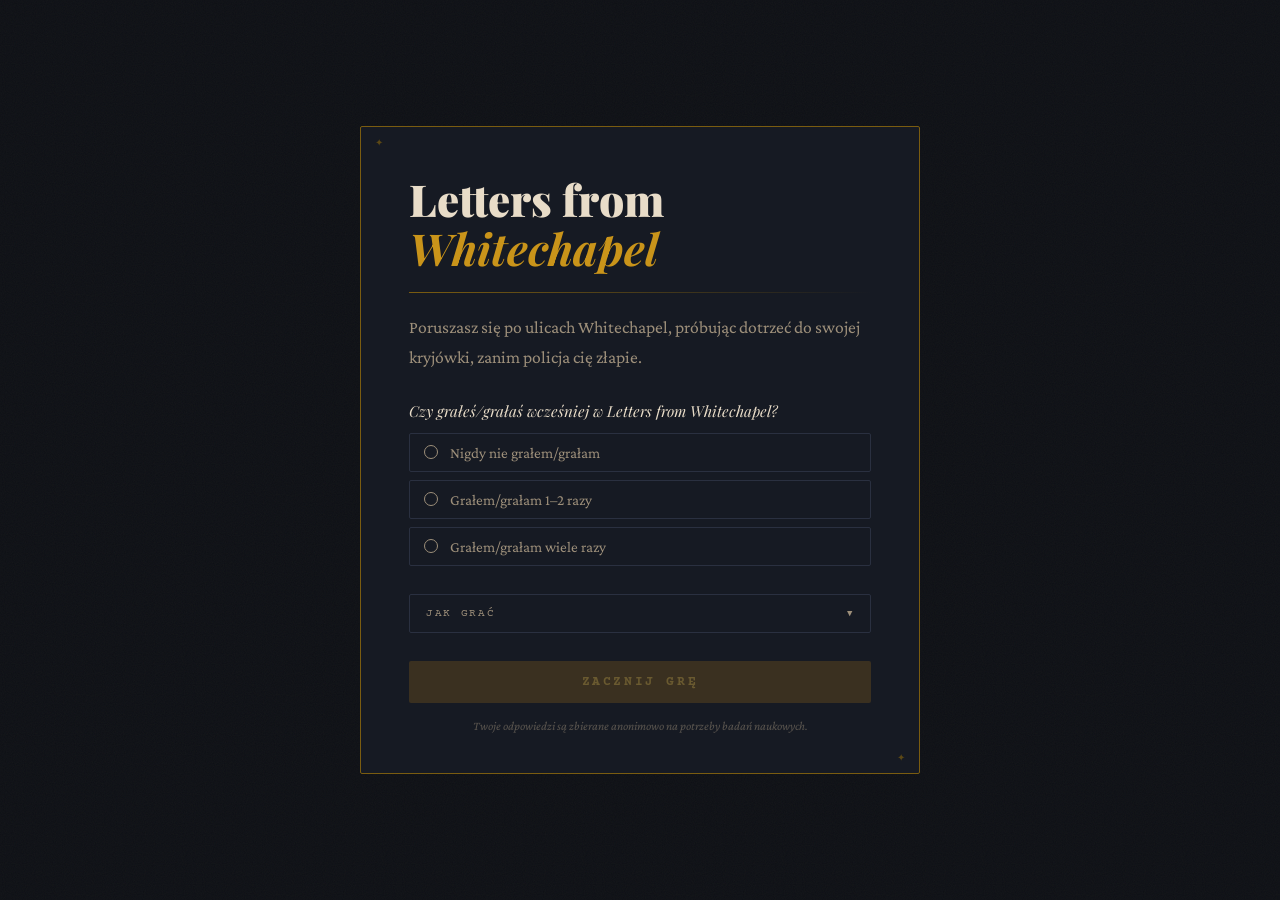
==== frontend_participant/index.html @ d05f38e2 "fix: 1-based display on frontend; chore: translate participants ui to polish" ====
<!DOCTYPE html>
<html lang="pl">
<head>
  <meta charset="UTF-8">
  <meta name="viewport" content="width=device-width, initial-scale=1">
  <title>Letters from Whitechapel</title>
  <link rel="preconnect" href="https://fonts.googleapis.com">
  <link rel="preconnect" href="https://fonts.gstatic.com" crossorigin>
  <link href="https://fonts.googleapis.com/css2?family=Playfair+Display:ital,wght@0,700;0,900;1,400;1,700&family=Crimson+Pro:ital,wght@0,400;0,600;1,400&family=Courier+Prime:wght@400;700&display=swap" rel="stylesheet">
  <link rel="stylesheet" href="colors.css">
  <style>
    :root {
      --ink: #0d0f14;
      --surface: #161a23;
      --surface-hi: #1e2433;
      --border: #2a3040;
      --border-brass: #7a5c10;
      --brass: #c9941a;
      --brass-bright: #e8a820;
      --text: #e8dcc8;
      --text-muted: #9d8f7a;
    }

    *, *::before, *::after { box-sizing: border-box; margin: 0; padding: 0; }

    body {
      min-height: 100vh;
      background: var(--ink);
      background-image:
        url("data:image/svg+xml,%3Csvg xmlns='http://www.w3.org/2000/svg' width='200' height='200'%3E%3Cfilter id='n'%3E%3CfeTurbulence type='fractalNoise' baseFrequency='0.9' numOctaves='4' stitchTiles='stitch'/%3E%3C/filter%3E%3Crect width='200' height='200' filter='url(%23n)' opacity='0.04'/%3E%3C/svg%3E");
      display: flex;
      align-items: center;
      justify-content: center;
      padding: 40px 16px;
      font-family: 'Crimson Pro', Georgia, serif;
      color: var(--text);
    }

    .card {
      width: 100%;
      max-width: 560px;
      background: var(--surface);
      border: 1px solid var(--border-brass);
      border-radius: 2px;
      padding: 48px 48px 40px;
      position: relative;
    }

    .card::before, .card::after {
      content: '✦';
      position: absolute;
      color: var(--border-brass);
      font-size: 10px;
      opacity: 0.7;
    }
    .card::before { top: 10px; left: 14px; }
    .card::after  { bottom: 10px; right: 14px; }

    .eyebrow {
      font-family: 'Courier Prime', monospace;
      font-size: 10px;
      letter-spacing: 0.25em;
      text-transform: uppercase;
      color: var(--brass);
      margin-bottom: 12px;
    }

    h1 {
      font-family: 'Playfair Display', Georgia, serif;
      font-size: clamp(2rem, 6vw, 2.75rem);
      font-weight: 900;
      line-height: 1.1;
      color: var(--text);
      margin-bottom: 6px;
    }

    h1 em {
      font-style: italic;
      font-weight: 700;
      color: var(--brass);
    }

    .rule {
      width: 100%;
      height: 1px;
      background: linear-gradient(to right, var(--border-brass), transparent);
      margin: 20px 0;
    }

    .description {
      font-size: 1.1rem;
      line-height: 1.7;
      color: var(--text-muted);
      margin-bottom: 28px;
    }

    .question-label {
      font-family: 'Playfair Display', Georgia, serif;
      font-size: 0.95rem;
      font-style: italic;
      color: var(--text);
      margin-bottom: 12px;
      display: block;
    }

    .radio-group {
      display: flex;
      flex-direction: column;
      gap: 8px;
      margin-bottom: 28px;
    }

    .radio-option {
      display: flex;
      align-items: center;
      gap: 12px;
      padding: 10px 14px;
      border: 1px solid var(--border);
      border-radius: 2px;
      cursor: pointer;
      transition: border-color 0.15s, background 0.15s;
    }
    .radio-option:hover { border-color: var(--border-brass); background: var(--surface-hi); }
    .radio-option:has(input:checked) { border-color: var(--brass); background: rgba(201,148,26,0.08); }

    .radio-option input[type="radio"] {
      appearance: none;
      width: 14px;
      height: 14px;
      border: 1.5px solid var(--text-muted);
      border-radius: 50%;
      flex-shrink: 0;
      position: relative;
      cursor: pointer;
      transition: border-color 0.15s;
    }
    .radio-option input[type="radio"]:checked { border-color: var(--brass); }
    .radio-option input[type="radio"]:checked::after {
      content: '';
      position: absolute;
      top: 50%; left: 50%;
      transform: translate(-50%, -50%);
      width: 6px; height: 6px;
      border-radius: 50%;
      background: var(--brass);
    }

    .radio-option span { font-size: 0.95rem; color: var(--text-muted); }
    .radio-option:has(input:checked) span { color: var(--text); }

    details.tutorial {
      border: 1px solid var(--border);
      border-radius: 2px;
      margin-bottom: 28px;
      overflow: hidden;
    }

    details.tutorial summary {
      padding: 12px 16px;
      font-family: 'Courier Prime', monospace;
      font-size: 11px;
      letter-spacing: 0.15em;
      text-transform: uppercase;
      color: var(--text-muted);
      cursor: pointer;
      list-style: none;
      display: flex;
      align-items: center;
      justify-content: space-between;
      user-select: none;
    }
    details.tutorial summary::after { content: '▼'; font-size: 9px; }
    details.tutorial[open] summary::after { content: '▲'; }
    details.tutorial summary::-webkit-details-marker { display: none; }

    .tutorial-body {
      padding: 16px;
      border-top: 1px solid var(--border);
      display: flex;
      flex-direction: column;
      gap: 14px;
    }

    .tutorial-step { display: flex; gap: 14px; align-items: flex-start; }

    .step-num {
      font-family: 'Courier Prime', monospace;
      font-size: 11px;
      font-weight: 700;
      color: var(--brass);
      background: rgba(201,148,26,0.1);
      border: 1px solid var(--border-brass);
      width: 22px;
      height: 22px;
      border-radius: 50%;
      display: flex;
      align-items: center;
      justify-content: center;
      flex-shrink: 0;
      margin-top: 2px;
    }

    .step-text { font-size: 0.9rem; line-height: 1.6; color: var(--text-muted); }
    .step-text strong { color: var(--text); font-weight: 600; }

    .start-btn {
      width: 100%;
      padding: 14px 24px;
      background: var(--brass);
      border: none;
      border-radius: 2px;
      color: var(--ink);
      font-family: 'Courier Prime', monospace;
      font-size: 13px;
      font-weight: 700;
      letter-spacing: 0.2em;
      text-transform: uppercase;
      cursor: pointer;
      transition: background 0.15s, transform 0.1s;
    }
    .start-btn:hover { background: var(--brass-bright); }
    .start-btn:active { transform: scale(0.99); }
    .start-btn:disabled { background: #3a3020; color: #6a5a30; cursor: default; }

    .footnote {
      margin-top: 16px;
      font-size: 0.78rem;
      color: var(--text-muted);
      opacity: 0.5;
      text-align: center;
      font-style: italic;
    }

    @media (max-width: 480px) {
      .card { padding: 32px 24px 28px; }
    }
  </style>
</head>
<body>
  <div class="card">
    <h1>Letters from <em>Whitechapel</em></h1>
    <div class="rule"></div>

    <p class="description">
      Poruszasz się po ulicach Whitechapel, próbując dotrzeć do swojej kryjówki,
      zanim policja cię złapie.
    </p>

    <label class="question-label">Czy grałeś/grałaś wcześniej w Letters from Whitechapel?</label>
    <div class="radio-group">
      <label class="radio-option">
        <input type="radio" name="gaming_habit" value="never_played"> <span>Nigdy nie grałem/grałam</span>
      </label>
      <label class="radio-option">
        <input type="radio" name="gaming_habit" value="played_few"> <span>Grałem/grałam 1–2 razy</span>
      </label>
      <label class="radio-option">
        <input type="radio" name="gaming_habit" value="played_many"> <span>Grałem/grałam wiele razy</span>
      </label>
    </div>

    <details class="tutorial">
      <summary>Jak grać</summary>
      <div class="tutorial-body">
        <div class="tutorial-step">
          <span class="step-num">1</span>
          <p class="step-text"><strong>Cel gry:</strong> Przesuń Kubę Rozpruwacza z pozycji startowej do jego <strong style="color:var(--color-hideout)">kryjówki (różowe kółko)</strong> przed upływem limitu rund. Kliknij dowolne <strong style="color:var(--color-legal)">pomarańczowe pole</strong>, żeby się tam przesunąć — twoja pozycja jest zaznaczona na <strong style="color:var(--color-jack)">zielono</strong>. <strong style="color:var(--color-zone-stroke)">Fioletowa strefa</strong> na planszy pokazuje przybliżony obszar, w którym znajduje się kryjówka.</p>
        </div>
        <div class="tutorial-step">
          <span class="step-num">2</span>
          <p class="step-text"><strong>Dwa rodzaje pól:</strong> Duże okręgi to <em>pola Kuby Rozpruwacza</em> — między nimi się poruszasz. Małe kwadraty to <em>pola policji</em> — skrzyżowania, na których stoją i działają policjanci. Każda uliczka między dwoma polami Kuby Rozpruwacza przechodzi przez jedno lub więcej pól policji.</p>
        </div>
        <div class="tutorial-step">
          <span class="step-num">3</span>
          <p class="step-text"><strong>Tura policji:</strong> Po twoim ruchu każdy policjant porusza się maksymalnie o 2 kroki wzdłuż sieci policyjnej, a następnie wybiera jedną akcję. <strong>Poszukiwanie</strong> — policjant sprawdza wszystkie sąsiednie pola Kuby Rozpruwacza i porównuje je z trasą, którą przeszedłeś/przeszłaś w tej grze; pola, na których byłeś/byłaś, zostają trwale zaznaczone na <strong style="color:var(--color-visited)">niebiesko</strong>. <strong>Aresztowanie</strong> — policjant próbuje cię zatrzymać na tych samych sąsiednich polach. Jeśli tam jesteś, policja wygrywa. Wszyscy policjanci natychmiast dzielą się odkryciami.</p>
        </div>
        <div class="tutorial-step" style="flex-direction:column;gap:6px;">
          <p class="step-text" style="font-family:'Courier Prime',monospace;font-size:10px;letter-spacing:0.15em;text-transform:uppercase;color:var(--brass);margin-bottom:4px;">Ważne szczegóły</p>
          <p class="step-text">• Policjanci <strong>nie blokują twojego ruchu</strong> — możesz przejść każdą uliczką niezależnie od tego, gdzie stoją.</p>
          <p class="step-text">• Podczas aresztowania policjant atakuje <strong>wszystkie sąsiednie pola Kuby Rozpruwacza jednocześnie</strong>, nie tylko jedno.</p>
          <p class="step-text">• Nieudane aresztowanie lub poszukiwanie bez wyniku też daje policji informację — wiedzą, że w tym momencie cię tam nie było.</p>
          <p class="step-text">• <strong style="color:var(--color-zone-stroke)">Fioletowa strefa</strong> na planszy oznacza przybliżony obszar, w którym leży twoja kryjówka — policja zna tę strefę od początku gry.</p>
        </div>
      </div>
    </details>

    <button class="start-btn" id="start-btn" disabled>Zacznij grę</button>
    <p class="footnote">Twoje odpowiedzi są zbierane anonimowo na potrzeby badań naukowych.</p>
  </div>

  <script src="api.js"></script>
  <script>
    // Enable start button only after an experience level is selected
    document.querySelectorAll('input[name="gaming_habit"]').forEach(r =>
      r.addEventListener('change', () => {
        document.getElementById('start-btn').disabled = false;
      })
    );

    document.getElementById('start-btn').addEventListener('click', async () => {
      const btn = document.getElementById('start-btn');
      btn.disabled = true;
      btn.textContent = 'Ładowanie…';

      const checked = document.querySelector('input[name="gaming_habit"]:checked');
      const gamingHabit = checked ? checked.value : 'unknown';

      try {
        const course = await fetchCourse();
        const firstMap = course[0];
        const state = await newGame(firstMap.name, gamingHabit);

        sessionStorage.setItem('course', JSON.stringify(course));
        sessionStorage.setItem('course_index', '0');
        sessionStorage.setItem('gaming_habit', gamingHabit);
        sessionStorage.setItem('game_id', state.game_id);

        window.location.href = 'game.html';
      } catch (e) {
        btn.disabled = false;
        btn.textContent = 'Zacznij grę';
        alert('Nie można połączyć się z serwerem. Spróbuj ponownie.');
      }
    });
  </script>
</body>
</html>
---- frontend_participant/colors.css ----
:root {
  --color-jack:         #22c55e;
  --color-hideout:      #f43f5e;
  --color-legal:        #f97316;
  --color-visited:      #60a5fa;
  --color-cop:          #ef4444;
  --color-cop-stroke:   #ff6659;
  --color-zone:         rgba(168, 85, 247, 0.45);
  --color-zone-stroke:  #7c3aed;
}
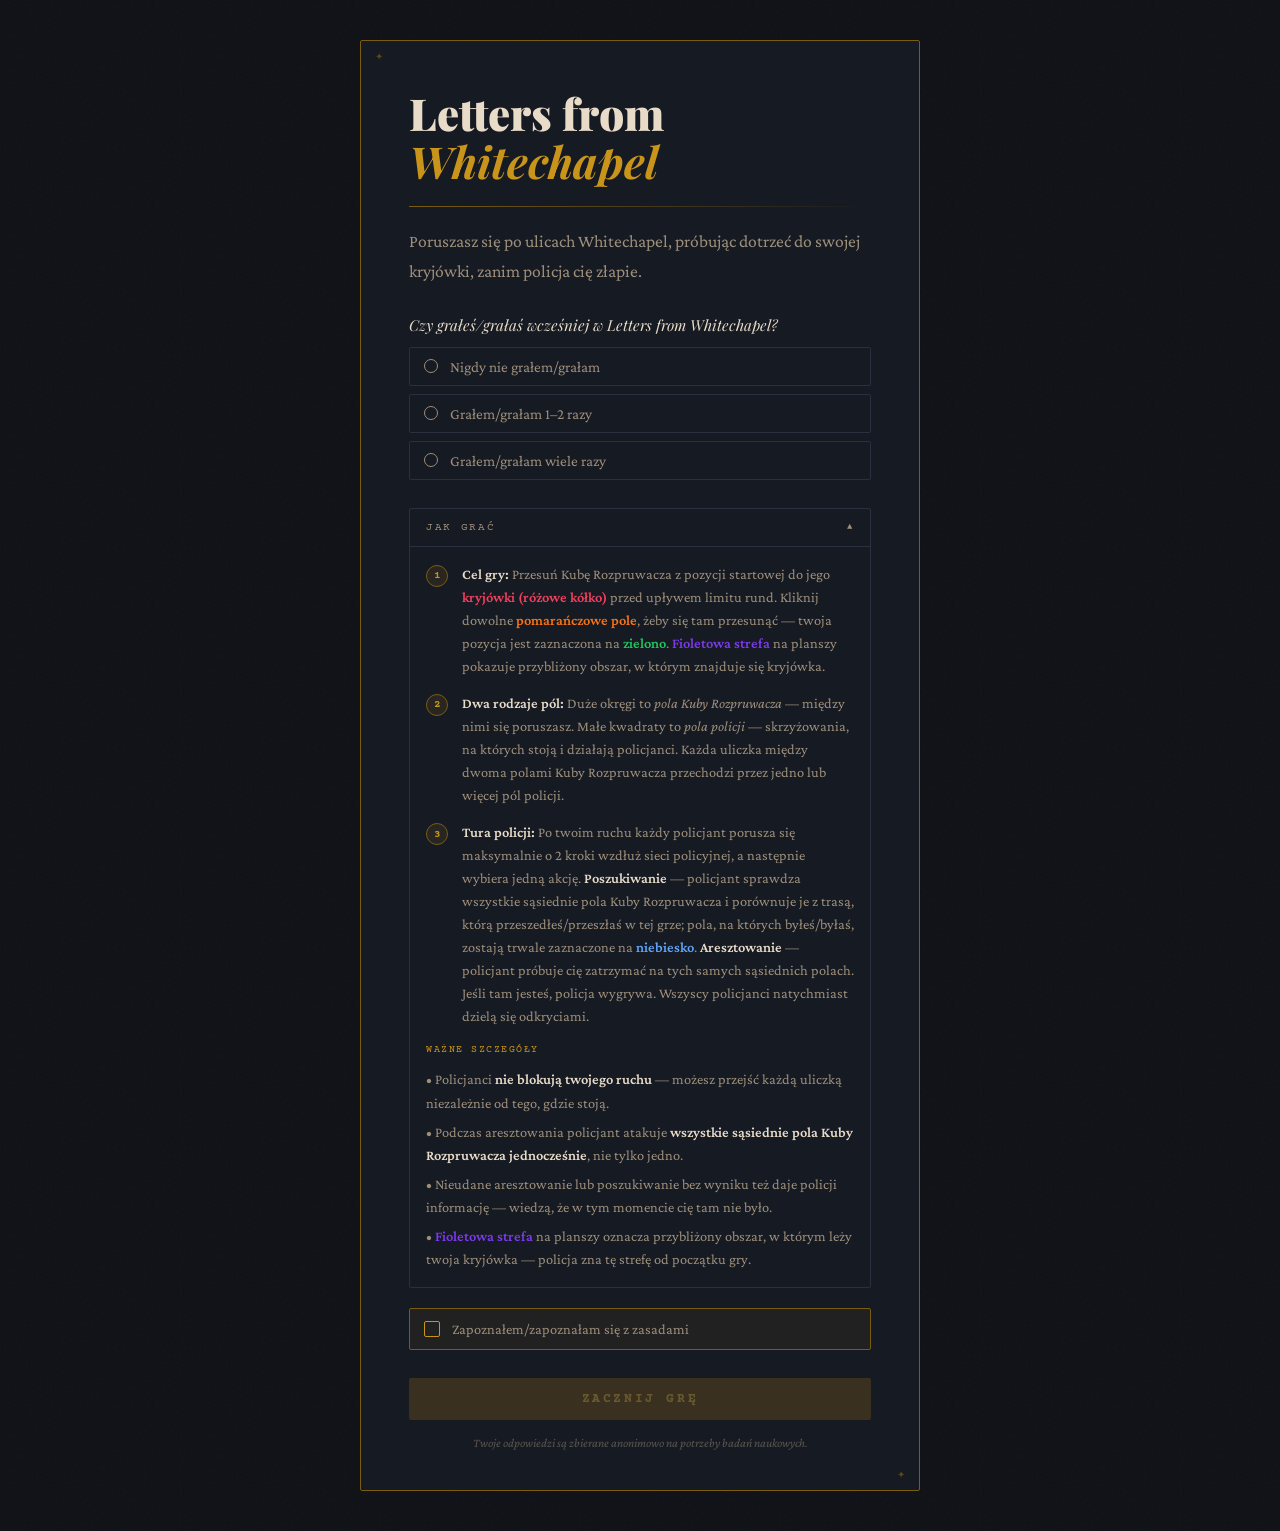
==== commit 2a5733cd: "feat: more explicit tutorial" ====
--- a/frontend_participant/index.html
+++ b/frontend_participant/index.html
@@ -151,7 +151,7 @@
     details.tutorial {
       border: 1px solid var(--border);
       border-radius: 2px;
-      margin-bottom: 28px;
+      margin-bottom: 20px;
       overflow: hidden;
     }
 
@@ -180,6 +180,44 @@
       flex-direction: column;
       gap: 14px;
     }
+
+    .rules-confirm {
+      display: flex;
+      align-items: center;
+      gap: 12px;
+      padding: 12px 14px;
+      border: 1px solid var(--border-brass);
+      border-radius: 2px;
+      background: rgba(201,148,26,0.06);
+      margin-bottom: 28px;
+      cursor: pointer;
+    }
+    .rules-confirm input[type="checkbox"] {
+      appearance: none;
+      width: 16px;
+      height: 16px;
+      border: 1.5px solid var(--brass);
+      border-radius: 2px;
+      flex-shrink: 0;
+      position: relative;
+      cursor: pointer;
+      transition: background 0.15s;
+    }
+    .rules-confirm input[type="checkbox"]:checked { background: var(--brass); }
+    .rules-confirm input[type="checkbox"]:checked::after {
+      content: '✓';
+      position: absolute;
+      top: 50%; left: 50%;
+      transform: translate(-50%, -50%);
+      font-size: 11px;
+      color: var(--ink);
+      line-height: 1;
+    }
+    .rules-confirm span {
+      font-size: 0.9rem;
+      color: var(--text-muted);
+    }
+    .rules-confirm:has(input:checked) span { color: var(--text); }
 
     .tutorial-step { display: flex; gap: 14px; align-items: flex-start; }
 
@@ -259,7 +297,7 @@
       </label>
     </div>
 
-    <details class="tutorial">
+    <details class="tutorial" open>
       <summary>Jak grać</summary>
       <div class="tutorial-body">
         <div class="tutorial-step">
@@ -284,18 +322,27 @@
       </div>
     </details>
 
+    <label class="rules-confirm">
+      <input type="checkbox" id="rules-confirmed">
+      <span>Zapoznałem/zapoznałam się z zasadami</span>
+    </label>
+
     <button class="start-btn" id="start-btn" disabled>Zacznij grę</button>
     <p class="footnote">Twoje odpowiedzi są zbierane anonimowo na potrzeby badań naukowych.</p>
   </div>
 
   <script src="api.js"></script>
   <script>
-    // Enable start button only after an experience level is selected
+    function updateStartBtn() {
+      const habitSelected = !!document.querySelector('input[name="gaming_habit"]:checked');
+      const rulesConfirmed = document.getElementById('rules-confirmed').checked;
+      document.getElementById('start-btn').disabled = !(habitSelected && rulesConfirmed);
+    }
+
     document.querySelectorAll('input[name="gaming_habit"]').forEach(r =>
-      r.addEventListener('change', () => {
-        document.getElementById('start-btn').disabled = false;
-      })
+      r.addEventListener('change', updateStartBtn)
     );
+    document.getElementById('rules-confirmed').addEventListener('change', updateStartBtn);
 
     document.getElementById('start-btn').addEventListener('click', async () => {
       const btn = document.getElementById('start-btn');
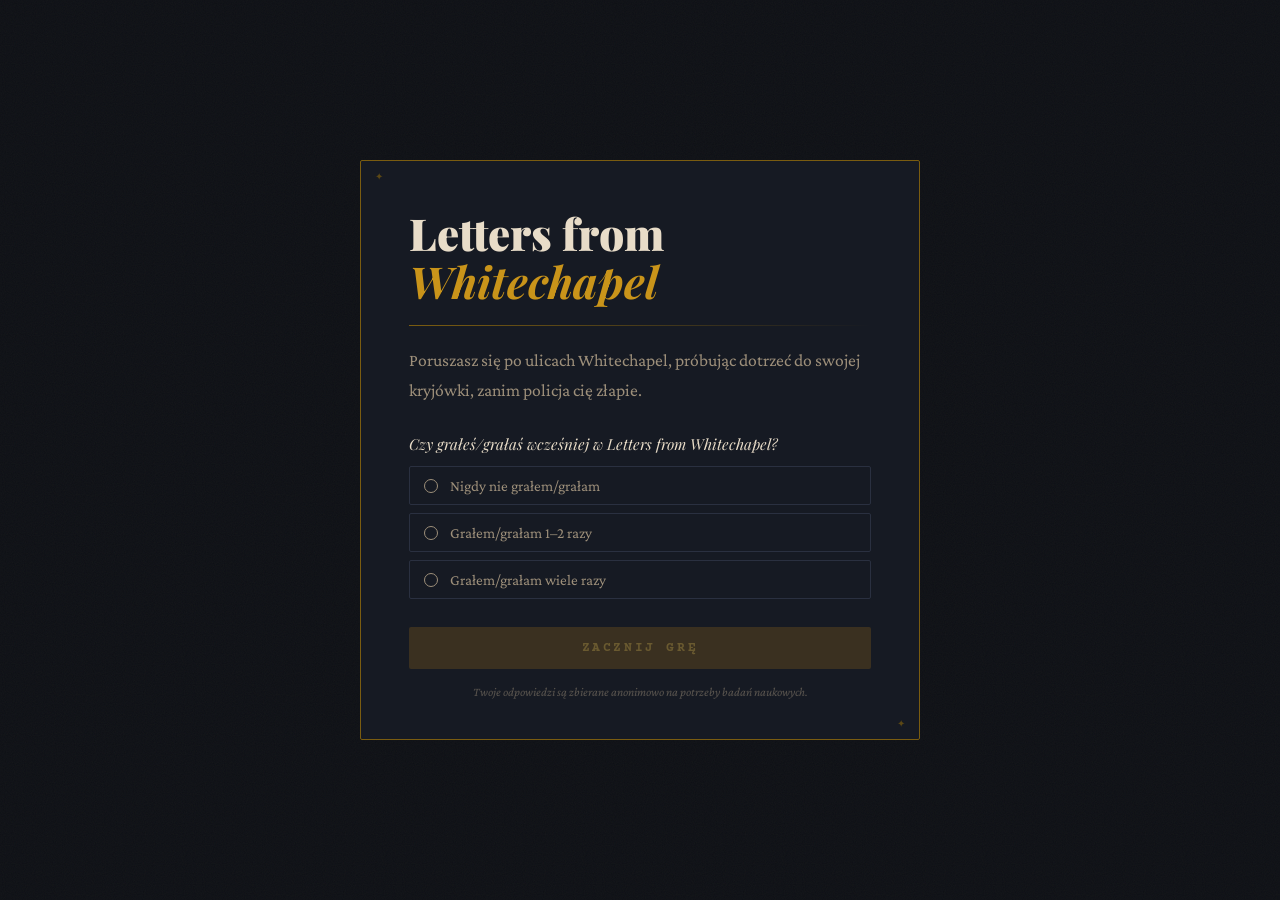
==== commit ef223116: "feat: upgrade the tutorial" ====
--- a/frontend_participant/index.html
+++ b/frontend_participant/index.html
@@ -56,15 +56,6 @@
     .card::before { top: 10px; left: 14px; }
     .card::after  { bottom: 10px; right: 14px; }
 
-    .eyebrow {
-      font-family: 'Courier Prime', monospace;
-      font-size: 10px;
-      letter-spacing: 0.25em;
-      text-transform: uppercase;
-      color: var(--brass);
-      margin-bottom: 12px;
-    }
-
     h1 {
       font-family: 'Playfair Display', Georgia, serif;
       font-size: clamp(2rem, 6vw, 2.75rem);
@@ -148,99 +139,6 @@
     .radio-option span { font-size: 0.95rem; color: var(--text-muted); }
     .radio-option:has(input:checked) span { color: var(--text); }
 
-    details.tutorial {
-      border: 1px solid var(--border);
-      border-radius: 2px;
-      margin-bottom: 20px;
-      overflow: hidden;
-    }
-
-    details.tutorial summary {
-      padding: 12px 16px;
-      font-family: 'Courier Prime', monospace;
-      font-size: 11px;
-      letter-spacing: 0.15em;
-      text-transform: uppercase;
-      color: var(--text-muted);
-      cursor: pointer;
-      list-style: none;
-      display: flex;
-      align-items: center;
-      justify-content: space-between;
-      user-select: none;
-    }
-    details.tutorial summary::after { content: '▼'; font-size: 9px; }
-    details.tutorial[open] summary::after { content: '▲'; }
-    details.tutorial summary::-webkit-details-marker { display: none; }
-
-    .tutorial-body {
-      padding: 16px;
-      border-top: 1px solid var(--border);
-      display: flex;
-      flex-direction: column;
-      gap: 14px;
-    }
-
-    .rules-confirm {
-      display: flex;
-      align-items: center;
-      gap: 12px;
-      padding: 12px 14px;
-      border: 1px solid var(--border-brass);
-      border-radius: 2px;
-      background: rgba(201,148,26,0.06);
-      margin-bottom: 28px;
-      cursor: pointer;
-    }
-    .rules-confirm input[type="checkbox"] {
-      appearance: none;
-      width: 16px;
-      height: 16px;
-      border: 1.5px solid var(--brass);
-      border-radius: 2px;
-      flex-shrink: 0;
-      position: relative;
-      cursor: pointer;
-      transition: background 0.15s;
-    }
-    .rules-confirm input[type="checkbox"]:checked { background: var(--brass); }
-    .rules-confirm input[type="checkbox"]:checked::after {
-      content: '✓';
-      position: absolute;
-      top: 50%; left: 50%;
-      transform: translate(-50%, -50%);
-      font-size: 11px;
-      color: var(--ink);
-      line-height: 1;
-    }
-    .rules-confirm span {
-      font-size: 0.9rem;
-      color: var(--text-muted);
-    }
-    .rules-confirm:has(input:checked) span { color: var(--text); }
-
-    .tutorial-step { display: flex; gap: 14px; align-items: flex-start; }
-
-    .step-num {
-      font-family: 'Courier Prime', monospace;
-      font-size: 11px;
-      font-weight: 700;
-      color: var(--brass);
-      background: rgba(201,148,26,0.1);
-      border: 1px solid var(--border-brass);
-      width: 22px;
-      height: 22px;
-      border-radius: 50%;
-      display: flex;
-      align-items: center;
-      justify-content: center;
-      flex-shrink: 0;
-      margin-top: 2px;
-    }
-
-    .step-text { font-size: 0.9rem; line-height: 1.6; color: var(--text-muted); }
-    .step-text strong { color: var(--text); font-weight: 600; }
-
     .start-btn {
       width: 100%;
       padding: 14px 24px;
@@ -272,9 +170,207 @@
     @media (max-width: 480px) {
       .card { padding: 32px 24px 28px; }
     }
+
+    /* ── Tutorial overlay ────────────────────────────────── */
+    #tutorial-overlay {
+      position: fixed;
+      inset: 0;
+      background: rgba(8, 10, 15, 0.93);
+      display: flex;
+      align-items: center;
+      justify-content: center;
+      z-index: 200;
+      padding: 20px 16px;
+    }
+    #tutorial-overlay.hidden { display: none; }
+
+    #tutorial-card {
+      width: min(660px, 96vw);
+      max-height: 95vh;
+      overflow-y: auto;
+      background: var(--surface);
+      border: 1px solid var(--border-brass);
+      border-radius: 2px;
+      padding: 36px 44px 32px;
+      position: relative;
+      display: flex;
+      flex-direction: column;
+    }
+    #tutorial-card::before { content: '✦'; position: absolute; top: 10px; left: 14px; color: var(--border-brass); font-size: 10px; opacity: 0.7; }
+    #tutorial-card::after  { content: '✦'; position: absolute; bottom: 10px; right: 14px; color: var(--border-brass); font-size: 10px; opacity: 0.7; }
+
+    #tut-close {
+      position: absolute;
+      top: 12px;
+      right: 16px;
+      background: none;
+      border: none;
+      color: var(--text-muted);
+      font-size: 22px;
+      line-height: 1;
+      cursor: pointer;
+      padding: 2px 6px;
+      border-radius: 2px;
+      transition: color 0.15s;
+    }
+    #tut-close:hover { color: var(--text); }
+
+    .tut-eyebrow {
+      font-family: 'Courier Prime', monospace;
+      font-size: 10px;
+      letter-spacing: 0.25em;
+      text-transform: uppercase;
+      color: var(--brass);
+      margin-bottom: 6px;
+    }
+
+    #tut-title {
+      font-family: 'Playfair Display', Georgia, serif;
+      font-size: 1.55rem;
+      font-weight: 900;
+      color: var(--text);
+      margin-bottom: 18px;
+      line-height: 1.2;
+    }
+
+    #tut-visual {
+      height: 190px;
+      display: flex;
+      align-items: center;
+      justify-content: center;
+      margin-bottom: 18px;
+      background: var(--surface-hi);
+      border-radius: 2px;
+      border: 1px solid var(--border);
+      overflow: hidden;
+      flex-shrink: 0;
+    }
+
+    #tut-text {
+      font-size: 0.97rem;
+      line-height: 1.75;
+      color: var(--text-muted);
+      margin-bottom: 22px;
+    }
+    #tut-text strong { color: var(--text); font-weight: 600; }
+    #tut-text em { font-style: italic; }
+    #tut-text .c-jack    { color: #22c55e; font-weight: 600; }
+    #tut-text .c-legal   { color: #f97316; font-weight: 600; }
+    #tut-text .c-visited { color: #60a5fa; font-weight: 600; }
+    #tut-text .c-cop     { color: #ef4444; font-weight: 600; }
+    #tut-text .c-hideout { color: #f43f5e; font-weight: 600; }
+    #tut-text .c-zone    { color: #a855f7; font-weight: 600; }
+
+    .tut-footer {
+      display: flex;
+      align-items: center;
+      justify-content: space-between;
+      gap: 16px;
+      flex-wrap: wrap;
+    }
+
+    #tut-dots {
+      flex: 1;
+      display: flex;
+      gap: 4px;
+      align-items: center;
+    }
+
+    .tut-segment {
+      flex: 1;
+      height: 5px;
+      border-radius: 3px;
+      background: var(--border);
+      transition: background 0.25s, box-shadow 0.25s;
+    }
+    .tut-segment.active { background: var(--brass-bright); box-shadow: 0 0 6px rgba(201,148,26,0.45); }
+    .tut-segment.done   { background: var(--brass); }
+
+    .tut-btns { display: flex; gap: 10px; }
+
+    .tut-btn {
+      padding: 10px 20px;
+      border-radius: 2px;
+      font-family: 'Courier Prime', monospace;
+      font-size: 12px;
+      font-weight: 700;
+      letter-spacing: 0.15em;
+      text-transform: uppercase;
+      cursor: pointer;
+      transition: background 0.15s, border-color 0.15s, color 0.15s, opacity 0.15s;
+    }
+    .tut-btn.secondary {
+      background: transparent;
+      border: 1px solid var(--border);
+      color: var(--text-muted);
+    }
+    .tut-btn.secondary:hover:not(:disabled) { border-color: var(--border-brass); color: var(--text); }
+    .tut-btn.secondary:disabled { opacity: 0.3; cursor: default; }
+    .tut-btn.primary { background: var(--brass); border: none; color: var(--ink); }
+    .tut-btn.primary:hover:not(:disabled) { background: var(--brass-bright); }
+    .tut-btn.primary:disabled { background: #3a3020; color: #6a5a30; cursor: default; }
+
+    /* ── Sidebar mock (slide 7) ─────────────────────────── */
+    .tut-sidebar-mock {
+      width: 100%;
+      height: 100%;
+      display: flex;
+      flex-direction: column;
+      gap: 5px;
+      padding: 10px 14px;
+      font-family: 'Courier Prime', monospace;
+      overflow: hidden;
+    }
+    .tut-mock-round {
+      text-align: center;
+      padding: 4px 0 6px;
+      border-bottom: 1px solid var(--border);
+      margin-bottom: 2px;
+    }
+    .tut-mock-round .label { font-size: 9px; letter-spacing: 0.2em; text-transform: uppercase; color: var(--text-muted); }
+    .tut-mock-round .counter { font-size: 1.5rem; font-weight: 700; color: var(--text); line-height: 1.1; }
+    .tut-mock-round .sep   { color: var(--border-brass); font-weight: 400; }
+    .tut-mock-round .lim   { font-size: 1rem; color: var(--text-muted); }
+    .tut-mock-section-label {
+      font-size: 9px;
+      letter-spacing: 0.15em;
+      text-transform: uppercase;
+      color: var(--text-muted);
+      margin-bottom: 2px;
+    }
+    .tut-cop-event {
+      font-size: 0.75rem;
+      line-height: 1.45;
+      color: var(--text-muted);
+      padding: 4px 8px;
+      background: var(--surface);
+      border-radius: 2px;
+      border-left: 2px solid var(--border);
+    }
+    .tut-cop-event.searching { border-left-color: #60a5fa; }
+    .tut-cop-event.arresting { border-left-color: #ef4444; }
+    .tut-cop-name { font-weight: 700; }
   </style>
 </head>
 <body>
+
+  <div id="tutorial-overlay" class="hidden">
+    <div id="tutorial-card">
+      <button id="tut-close" type="button" title="Zamknij">×</button>
+      <div class="tut-eyebrow">Samouczek &nbsp;<span id="tut-counter">1 / 8</span></div>
+      <h2 id="tut-title"></h2>
+      <div id="tut-visual"></div>
+      <p id="tut-text"></p>
+      <div class="tut-footer">
+        <div id="tut-dots"></div>
+        <div class="tut-btns">
+          <button class="tut-btn secondary" id="tut-prev">← Wstecz</button>
+          <button class="tut-btn primary" id="tut-next">Dalej →</button>
+        </div>
+      </div>
+    </div>
+  </div>
+
   <div class="card">
     <h1>Letters from <em>Whitechapel</em></h1>
     <div class="rule"></div>
@@ -297,57 +393,241 @@
       </label>
     </div>
 
-    <details class="tutorial" open>
-      <summary>Jak grać</summary>
-      <div class="tutorial-body">
-        <div class="tutorial-step">
-          <span class="step-num">1</span>
-          <p class="step-text"><strong>Cel gry:</strong> Przesuń Kubę Rozpruwacza z pozycji startowej do jego <strong style="color:var(--color-hideout)">kryjówki (różowe kółko)</strong> przed upływem limitu rund. Kliknij dowolne <strong style="color:var(--color-legal)">pomarańczowe pole</strong>, żeby się tam przesunąć — twoja pozycja jest zaznaczona na <strong style="color:var(--color-jack)">zielono</strong>. <strong style="color:var(--color-zone-stroke)">Fioletowa strefa</strong> na planszy pokazuje przybliżony obszar, w którym znajduje się kryjówka.</p>
-        </div>
-        <div class="tutorial-step">
-          <span class="step-num">2</span>
-          <p class="step-text"><strong>Dwa rodzaje pól:</strong> Duże okręgi to <em>pola Kuby Rozpruwacza</em> — między nimi się poruszasz. Małe kwadraty to <em>pola policji</em> — skrzyżowania, na których stoją i działają policjanci. Każda uliczka między dwoma polami Kuby Rozpruwacza przechodzi przez jedno lub więcej pól policji.</p>
-        </div>
-        <div class="tutorial-step">
-          <span class="step-num">3</span>
-          <p class="step-text"><strong>Tura policji:</strong> Po twoim ruchu każdy policjant porusza się maksymalnie o 2 kroki wzdłuż sieci policyjnej, a następnie wybiera jedną akcję. <strong>Poszukiwanie</strong> — policjant sprawdza wszystkie sąsiednie pola Kuby Rozpruwacza i porównuje je z trasą, którą przeszedłeś/przeszłaś w tej grze; pola, na których byłeś/byłaś, zostają trwale zaznaczone na <strong style="color:var(--color-visited)">niebiesko</strong>. <strong>Aresztowanie</strong> — policjant próbuje cię zatrzymać na tych samych sąsiednich polach. Jeśli tam jesteś, policja wygrywa. Wszyscy policjanci natychmiast dzielą się odkryciami.</p>
-        </div>
-        <div class="tutorial-step" style="flex-direction:column;gap:6px;">
-          <p class="step-text" style="font-family:'Courier Prime',monospace;font-size:10px;letter-spacing:0.15em;text-transform:uppercase;color:var(--brass);margin-bottom:4px;">Ważne szczegóły</p>
-          <p class="step-text">• Policjanci <strong>nie blokują twojego ruchu</strong> — możesz przejść każdą uliczką niezależnie od tego, gdzie stoją.</p>
-          <p class="step-text">• Podczas aresztowania policjant atakuje <strong>wszystkie sąsiednie pola Kuby Rozpruwacza jednocześnie</strong>, nie tylko jedno.</p>
-          <p class="step-text">• Nieudane aresztowanie lub poszukiwanie bez wyniku też daje policji informację — wiedzą, że w tym momencie cię tam nie było.</p>
-          <p class="step-text">• <strong style="color:var(--color-zone-stroke)">Fioletowa strefa</strong> na planszy oznacza przybliżony obszar, w którym leży twoja kryjówka — policja zna tę strefę od początku gry.</p>
-        </div>
-      </div>
-    </details>
-
-    <label class="rules-confirm">
-      <input type="checkbox" id="rules-confirmed">
-      <span>Zapoznałem/zapoznałam się z zasadami</span>
-    </label>
-
     <button class="start-btn" id="start-btn" disabled>Zacznij grę</button>
     <p class="footnote">Twoje odpowiedzi są zbierane anonimowo na potrzeby badań naukowych.</p>
   </div>
 
   <script src="api.js"></script>
   <script>
+    // ── Start button gate ─────────────────────────────────
     function updateStartBtn() {
       const habitSelected = !!document.querySelector('input[name="gaming_habit"]:checked');
-      const rulesConfirmed = document.getElementById('rules-confirmed').checked;
-      document.getElementById('start-btn').disabled = !(habitSelected && rulesConfirmed);
+      document.getElementById('start-btn').disabled = !habitSelected;
     }
 
     document.querySelectorAll('input[name="gaming_habit"]').forEach(r =>
       r.addEventListener('change', updateStartBtn)
     );
-    document.getElementById('rules-confirmed').addEventListener('change', updateStartBtn);
-
-    document.getElementById('start-btn').addEventListener('click', async () => {
-      const btn = document.getElementById('start-btn');
-      btn.disabled = true;
-      btn.textContent = 'Ładowanie…';
+
+    // ── Tutorial slides ───────────────────────────────────
+    // Node conventions across all SVGs:
+    //   Jack node:          white #f0ede4, stroke #9d8f7a
+    //   Jack (position):    white + thick green stroke #22c55e (ring only, no dot)
+    //   Jack (legal move):  white + orange stroke #f97316
+    //   Jack (visited):     blue tint + blue stroke #60a5fa
+    //   Cop node:           dark #0d0f14, stroke #3a4050 (small square)
+    //   Cop (occupied):     dark square + yellow inner rect #ffeb3b
+    //   Edges:              gray #6b7280
+    const SLIDES = [
+      {
+        title: 'Cel gry',
+        text: `Wcielasz się w <strong>Kubę Rozpruwacza</strong>. Musisz przedostać się ze swojej pozycji startowej do <span class="c-hideout">kryjówki</span> przed upływem limitu rund — wtedy wygrywasz. <span class="c-cop">Policja</span> próbuje cię złapać, zanim tam dotrzesz.`,
+        visual: () => `<svg viewBox="0 0 500 190" xmlns="http://www.w3.org/2000/svg" style="max-width:100%;max-height:100%;padding:8px">
+          <line x1="106" y1="95" x2="166" y2="95" stroke="#6b7280" stroke-width="1.5"/>
+          <line x1="190" y1="95" x2="246" y2="95" stroke="#6b7280" stroke-width="1.5"/>
+          <line x1="270" y1="95" x2="326" y2="95" stroke="#6b7280" stroke-width="1.5"/>
+          <line x1="350" y1="95" x2="402" y2="95" stroke="#6b7280" stroke-width="1.5"/>
+          <circle cx="178" cy="95" r="10" fill="#f0ede4" stroke="#9d8f7a" stroke-width="2"/>
+          <circle cx="258" cy="95" r="10" fill="#f0ede4" stroke="#9d8f7a" stroke-width="2"/>
+          <circle cx="338" cy="95" r="10" fill="#f0ede4" stroke="#9d8f7a" stroke-width="2"/>
+          <circle cx="88" cy="95" r="15" fill="#f0ede4" stroke="#22c55e" stroke-width="3"/>
+          <polygon points="418,74 423,90 440,90 427,101 432,118 418,109 404,118 409,101 396,90 413,90" fill="#f43f5e"/>
+          <text x="88" y="126" text-anchor="middle" fill="#22c55e" font-size="13" font-family="monospace">Start</text>
+          <text x="258" y="60" text-anchor="middle" fill="#9d8f7a" font-size="13" font-family="monospace">→ cel podróży</text>
+          <text x="418" y="126" text-anchor="middle" fill="#f43f5e" font-size="13" font-family="monospace">Kryjówka</text>
+          <rect x="185" y="152" width="130" height="22" rx="2" fill="rgba(201,148,26,0.1)" stroke="#7a5c10" stroke-width="1"/>
+          <text x="250" y="167" text-anchor="middle" fill="#c9941a" font-size="12" font-family="monospace">⏱ LIMIT RUND</text>
+        </svg>`
+      },
+      {
+        title: 'Dwa rodzaje pól',
+        text: `Na planszy są dwa typy węzłów. <strong>Duże okręgi</strong> to twoje pola — między nimi się poruszasz. <strong>Małe kwadraty</strong> to pola policji — skrzyżowania, na których stoją policjanci. Każda uliczka między dwoma polami Kuby przebiega przez co najmniej jedno pole policyjne.`,
+        visual: () => `<svg viewBox="0 0 500 190" xmlns="http://www.w3.org/2000/svg" style="max-width:100%;max-height:100%;padding:8px">
+          <circle cx="80" cy="85" r="21" fill="#f0ede4" stroke="#9d8f7a" stroke-width="2.5"/>
+          <line x1="101" y1="85" x2="240" y2="85" stroke="#6b7280" stroke-width="1.5"/>
+          <rect x="240" y="76" width="18" height="18" rx="1" fill="#0d0f14" stroke="#3a4050" stroke-width="1.5"/>
+          <line x1="258" y1="85" x2="399" y2="85" stroke="#6b7280" stroke-width="1.5"/>
+          <circle cx="420" cy="85" r="21" fill="#f0ede4" stroke="#9d8f7a" stroke-width="2.5"/>
+          <text x="80" y="132" text-anchor="middle" fill="#e8dcc8" font-size="14" font-family="serif">Pole Kuby</text>
+          <text x="80" y="146" text-anchor="middle" fill="#9d8f7a" font-size="12" font-family="monospace">duży okrąg</text>
+          <text x="249" y="132" text-anchor="middle" fill="#e8dcc8" font-size="14" font-family="serif">Pole policji</text>
+          <text x="249" y="146" text-anchor="middle" fill="#9d8f7a" font-size="12" font-family="monospace">mały kwadrat</text>
+          <text x="420" y="132" text-anchor="middle" fill="#9d8f7a" font-size="12" font-family="monospace">(kolejne</text>
+          <text x="420" y="146" text-anchor="middle" fill="#9d8f7a" font-size="12" font-family="monospace">pole Kuby)</text>
+          <text x="165" y="72" text-anchor="middle" fill="#9d8f7a" font-size="12" font-family="monospace">uliczka</text>
+          <text x="330" y="72" text-anchor="middle" fill="#9d8f7a" font-size="12" font-family="monospace">uliczka</text>
+        </svg>`
+      },
+      {
+        title: 'Jak się poruszać',
+        text: `Twoja aktualna pozycja oznaczona jest <span class="c-jack">zielonym wskaźnikiem</span> na białym kółku. <span class="c-legal">Pomarańczowe kółka</span> to dozwolone ruchy w tej turze — kliknij wybrane, by się tam przenieść. Możesz wykonać dokładnie <strong>jeden ruch na turę</strong>.`,
+        visual: () => `<svg viewBox="0 0 500 190" xmlns="http://www.w3.org/2000/svg" style="max-width:100%;max-height:100%;padding:8px">
+          <line x1="250" y1="95" x2="125" y2="46" stroke="#6b7280" stroke-width="1.5"/>
+          <line x1="250" y1="95" x2="375" y2="46" stroke="#6b7280" stroke-width="1.5"/>
+          <line x1="250" y1="95" x2="375" y2="144" stroke="#6b7280" stroke-width="1.5"/>
+          <circle cx="125" cy="46" r="14" fill="#f0ede4" stroke="#f97316" stroke-width="3"/>
+          <circle cx="375" cy="46" r="14" fill="#f0ede4" stroke="#f97316" stroke-width="3"/>
+          <circle cx="375" cy="144" r="14" fill="#f0ede4" stroke="#f97316" stroke-width="3"/>
+          <circle cx="250" cy="95" r="16" fill="#f0ede4" stroke="#22c55e" stroke-width="3.5"/>
+          <circle cx="50" cy="162" r="8" fill="#f0ede4" stroke="#22c55e" stroke-width="2.5"/>
+          <text x="65" y="166" fill="#22c55e" font-size="13" font-family="monospace">Twoja pozycja</text>
+          <circle cx="238" cy="162" r="8" fill="#f0ede4" stroke="#f97316" stroke-width="2"/>
+          <text x="253" y="166" fill="#f97316" font-size="13" font-family="monospace">Dozwolony ruch</text>
+        </svg>`
+      },
+      {
+        title: 'Strefa kryjówki',
+        text: `Twoja kryjówka leży gdzieś wewnątrz <span class="c-zone">fioletowej strefy</span> widocznej na planszy. Policja zna granice tej strefy od samego początku. Twoim celem jest konkretny węzeł oznaczony <span class="c-hideout">różową gwiazdą</span> — musisz na nim stanąć, żeby wygrać.`,
+        visual: () => `<svg viewBox="0 0 500 190" xmlns="http://www.w3.org/2000/svg" style="max-width:100%;max-height:100%;padding:8px">
+          <ellipse cx="252" cy="90" rx="154" ry="66" fill="rgba(168,85,247,0.12)" stroke="#7c3aed" stroke-width="2" stroke-dasharray="7,4"/>
+          <text x="252" y="23" text-anchor="middle" fill="#a855f7" font-size="13" font-family="monospace">STREFA KRYJÓWKI</text>
+          <circle cx="278" cy="115" r="12" fill="#f0ede4" stroke="#9d8f7a" stroke-width="2.5"/>
+          <circle cx="328" cy="72" r="12" fill="#f0ede4" stroke="#9d8f7a" stroke-width="2.5"/>
+          <circle cx="185" cy="72" r="13" fill="#f0ede4" stroke="#9d8f7a" stroke-width="2.5"/>
+          <polygon points="185,60 187,67 194,67 189,71 191,78 185,74 179,78 181,71 176,67 183,67" fill="#f43f5e"/>
+          <polygon points="60,158 62,165 69,165 63,169 65,176 60,172 55,176 57,169 51,165 58,165" fill="#f43f5e"/>
+          <text x="76" y="170" fill="#f43f5e" font-size="13" font-family="monospace">Kryjówka (konkretny węzeł)</text>
+          <line x1="260" y1="168" x2="278" y2="168" stroke="#7c3aed" stroke-width="2" stroke-dasharray="5,3"/>
+          <text x="284" y="172" fill="#a855f7" font-size="13" font-family="monospace">Granica strefy</text>
+        </svg>`
+      },
+      {
+        title: 'Tura policji — Poszukiwanie',
+        text: `Po twoim ruchu każdy policjant przesuwa się maksymalnie 2 kroki, a następnie wybiera akcję. <strong>Poszukiwanie</strong>: sprawdza wszystkie sąsiednie pola Kuby i porównuje z twoją trasą. Pola, na których <em>byłeś</em>, zostają trwale zaznaczone na <span class="c-visited">niebiesko</span>.`,
+        visual: () => `<svg viewBox="0 0 500 190" xmlns="http://www.w3.org/2000/svg" style="max-width:100%;max-height:100%;padding:8px">
+          <line x1="250" y1="100" x2="130" y2="48" stroke="#6b7280" stroke-width="1.5"/>
+          <line x1="250" y1="100" x2="370" y2="48" stroke="#6b7280" stroke-width="1.5"/>
+          <line x1="250" y1="100" x2="130" y2="152" stroke="#6b7280" stroke-width="1.5"/>
+          <line x1="250" y1="100" x2="370" y2="152" stroke="#6b7280" stroke-width="1.5"/>
+          <circle cx="130" cy="48" r="13" fill="#f0ede4" stroke="#60a5fa" stroke-width="3"/>
+          <text x="130" y="53" text-anchor="middle" dominant-baseline="middle" fill="#60a5fa" font-size="15">✓</text>
+          <circle cx="370" cy="48" r="13" fill="#f0ede4" stroke="#60a5fa" stroke-width="3"/>
+          <text x="370" y="53" text-anchor="middle" dominant-baseline="middle" fill="#60a5fa" font-size="15">✓</text>
+          <circle cx="130" cy="152" r="13" fill="#f0ede4" stroke="#9d8f7a" stroke-width="2.5"/>
+          <circle cx="370" cy="152" r="13" fill="#f0ede4" stroke="#9d8f7a" stroke-width="2.5"/>
+          <rect x="241" y="91" width="18" height="18" rx="1" fill="#0d0f14" stroke="#3a4050" stroke-width="1.5"/>
+          <rect x="244" y="94" width="12" height="12" rx="1" fill="#ffeb3b" opacity="0.9"/>
+          <circle cx="48" cy="172" r="7" fill="#f0ede4" stroke="#60a5fa" stroke-width="2"/>
+          <text x="62" y="176" fill="#60a5fa" font-size="13" font-family="monospace">Byłeś tutaj (hit)</text>
+          <circle cx="225" cy="172" r="7" fill="#f0ede4" stroke="#9d8f7a" stroke-width="1.5"/>
+          <text x="239" y="176" fill="#9d8f7a" font-size="13" font-family="monospace">Nie byłeś (miss)</text>
+        </svg>`
+      },
+      {
+        title: 'Tura policji — Aresztowanie',
+        text: `<strong>Aresztowanie</strong>: policjant sprawdza <em>wszystkie</em> sąsiednie pola Kuby jednocześnie — nie jedno, lecz wszystkie naraz. Jeśli <em>teraz</em> jesteś na którymkolwiek z nich, policja wygrywa. Wszyscy policjanci natychmiast dzielą się odkryciami.`,
+        visual: () => `<svg viewBox="0 0 500 190" xmlns="http://www.w3.org/2000/svg" style="max-width:100%;max-height:100%;padding:8px">
+          <line x1="250" y1="100" x2="130" y2="48" stroke="#6b7280" stroke-width="1.5"/>
+          <line x1="250" y1="100" x2="370" y2="48" stroke="#6b7280" stroke-width="1.5"/>
+          <line x1="250" y1="100" x2="130" y2="152" stroke="#6b7280" stroke-width="1.5"/>
+          <line x1="250" y1="100" x2="370" y2="152" stroke="#6b7280" stroke-width="1.5"/>
+          <circle cx="130" cy="48" r="13" fill="#f0ede4" stroke="#ef4444" stroke-width="2" stroke-dasharray="4,2"/>
+          <text x="130" y="53" text-anchor="middle" dominant-baseline="middle" fill="#ef4444" font-size="16">?</text>
+          <circle cx="130" cy="152" r="13" fill="#f0ede4" stroke="#ef4444" stroke-width="2" stroke-dasharray="4,2"/>
+          <text x="130" y="157" text-anchor="middle" dominant-baseline="middle" fill="#ef4444" font-size="16">?</text>
+          <circle cx="370" cy="152" r="13" fill="#f0ede4" stroke="#ef4444" stroke-width="2" stroke-dasharray="4,2"/>
+          <text x="370" y="157" text-anchor="middle" dominant-baseline="middle" fill="#ef4444" font-size="16">?</text>
+          <circle cx="370" cy="48" r="13" fill="#f0ede4" stroke="#22c55e" stroke-width="3.5"/>
+          <text x="394" y="36" fill="#22c55e" font-size="13" font-family="monospace">← JESTEŚ!</text>
+          <rect x="241" y="91" width="18" height="18" rx="1" fill="#0d0f14" stroke="#3a4050" stroke-width="1.5"/>
+          <rect x="244" y="94" width="12" height="12" rx="1" fill="#ffeb3b" opacity="0.9"/>
+          <text x="250" y="178" text-anchor="middle" fill="#9d8f7a" font-size="12" font-family="monospace">Wszystkie sąsiednie pola sprawdzane jednocześnie</text>
+        </svg>`
+      },
+      {
+        title: 'Panel informacyjny',
+        text: `Po prawej stronie ekranu widoczny jest <strong>panel boczny</strong>. Pokazuje aktualną rundę i limit. Sekcja <em>Ostatnia runda</em> pokazuje akcje policji: <span class="c-visited">niebieski</span> pasek = poszukiwanie, <span class="c-cop">czerwony</span> = aresztowanie. Kolor nazwy policjanta odpowiada jego kolorowi na planszy. <strong>Najedź kursorem na wpis</strong>, by zobaczyć szczegóły na planszy.`,
+        visual: () => `<div class="tut-sidebar-mock">
+          <div class="tut-mock-round">
+            <div class="label">RUNDA</div>
+            <div class="counter"><span>3</span><span class="sep"> / </span><span class="lim">15</span></div>
+          </div>
+          <div class="tut-mock-section-label">OSTATNIA RUNDA</div>
+          <div class="tut-cop-event searching">
+            <span class="tut-cop-name" style="color:#ffeb3b">Policjant 1</span> — <span style="color:#9d8f7a">poszukiwanie</span><br>
+            <span style="color:#60a5fa;font-size:0.82em">✓ Znaleziono ślad na polu #47</span>
+          </div>
+          <div class="tut-cop-event arresting">
+            <span class="tut-cop-name" style="color:#00bcd4">Policjant 2</span> — <span style="color:#9d8f7a">aresztowanie</span><br>
+            <span style="color:#9d8f7a;font-size:0.82em">— Nieudane (nie było cię w zasięgu)</span>
+          </div>
+          <div class="tut-cop-event searching">
+            <span class="tut-cop-name" style="color:#8bc34a">Policjant 3</span> — <span style="color:#9d8f7a">poszukiwanie</span><br>
+            <span style="color:#9d8f7a;font-size:0.82em">— Brak śladów w zasięgu</span>
+          </div>
+        </div>`
+      },
+      {
+        title: 'Ważne szczegóły',
+        text: `Ostatnie zasady: policjanci <strong>nie blokują twojego ruchu</strong> — zawsze możesz przejść każdą uliczką. Nieudane akcje też dają policji informację: wiedzą, gdzie <em>cię nie było</em>. Twoja pozycja startowa jest ujawniana policji na początku każdej gry.`,
+        visual: () => `<svg viewBox="0 0 500 190" xmlns="http://www.w3.org/2000/svg" style="max-width:100%;max-height:100%;padding:8px">
+          <rect x="22" y="16" width="456" height="44" rx="2" fill="rgba(201,148,26,0.06)" stroke="#2a3040" stroke-width="1"/>
+          <text x="44" y="36" fill="#22c55e" font-size="18" font-family="sans-serif">✓</text>
+          <text x="72" y="35" fill="#e8dcc8" font-size="15" font-family="serif">Policjanci nie blokują twojego ruchu</text>
+          <text x="72" y="51" fill="#9d8f7a" font-size="13" font-family="monospace">zawsze możesz przejść każdą uliczką</text>
+          <rect x="22" y="73" width="456" height="44" rx="2" fill="rgba(201,148,26,0.06)" stroke="#2a3040" stroke-width="1"/>
+          <text x="44" y="93" fill="#c9941a" font-size="20" font-family="sans-serif">!</text>
+          <text x="72" y="92" fill="#e8dcc8" font-size="15" font-family="serif">Nieudane akcje dają informację policji</text>
+          <text x="72" y="108" fill="#9d8f7a" font-size="13" font-family="monospace">wiedzą, gdzie cię nie było</text>
+          <rect x="22" y="130" width="456" height="44" rx="2" fill="rgba(201,148,26,0.06)" stroke="#2a3040" stroke-width="1"/>
+          <text x="44" y="150" fill="#c9941a" font-size="16" font-family="sans-serif">⚑</text>
+          <text x="72" y="149" fill="#e8dcc8" font-size="15" font-family="serif">Pozycja startowa jest ujawniana policji</text>
+          <text x="72" y="165" fill="#9d8f7a" font-size="13" font-family="monospace">tylko na początku każdej gry</text>
+        </svg>`
+      }
+    ];
+
+    let currentSlide = 0;
+
+    function renderSlide(n) {
+      const slide = SLIDES[n];
+      document.getElementById('tut-counter').textContent = `${n + 1} / ${SLIDES.length}`;
+      document.getElementById('tut-title').textContent = slide.title;
+      document.getElementById('tut-text').innerHTML = slide.text;
+      document.getElementById('tut-visual').innerHTML = slide.visual();
+
+      const dotsEl = document.getElementById('tut-dots');
+      dotsEl.innerHTML = '';
+      SLIDES.forEach((_, i) => {
+        const d = document.createElement('div');
+        d.className = 'tut-segment' + (i < n ? ' done' : i === n ? ' active' : '');
+        dotsEl.appendChild(d);
+      });
+
+      document.getElementById('tut-prev').disabled = n === 0;
+      const next = document.getElementById('tut-next');
+      next.disabled = false;
+      next.textContent = n === SLIDES.length - 1 ? 'Zagrajmy!' : 'Dalej →';
+    }
+
+    function openTutorial() {
+      currentSlide = 0;
+      document.getElementById('tutorial-overlay').classList.remove('hidden');
+      renderSlide(0);
+    }
+
+    document.getElementById('tut-close').addEventListener('click', () => {
+      document.getElementById('tutorial-overlay').classList.add('hidden');
+    });
+
+    document.getElementById('tut-prev').addEventListener('click', () => {
+      if (currentSlide > 0) { currentSlide--; renderSlide(currentSlide); }
+    });
+
+    document.getElementById('tut-next').addEventListener('click', () => {
+      if (currentSlide < SLIDES.length - 1) {
+        currentSlide++;
+        renderSlide(currentSlide);
+      } else {
+        startGame();
+      }
+    });
+
+    // ── Game start (triggered by final tutorial slide) ────
+    async function startGame() {
+      const nextBtn = document.getElementById('tut-next');
+      nextBtn.disabled = true;
+      nextBtn.textContent = 'Ładowanie…';
 
       const checked = document.querySelector('input[name="gaming_habit"]:checked');
       const gamingHabit = checked ? checked.value : 'unknown';
@@ -364,11 +644,14 @@
 
         window.location.href = 'game.html';
       } catch (e) {
-        btn.disabled = false;
-        btn.textContent = 'Zacznij grę';
+        nextBtn.disabled = false;
+        nextBtn.textContent = 'Zagrajmy!';
         alert('Nie można połączyć się z serwerem. Spróbuj ponownie.');
       }
-    });
+    }
+
+    // ── "Zacznij grę" opens tutorial, which starts the game
+    document.getElementById('start-btn').addEventListener('click', openTutorial);
   </script>
 </body>
 </html>
--- a/frontend_participant/colors.css
+++ b/frontend_participant/colors.css
@@ -1,10 +1,45 @@
 :root {
-  --color-jack:         #22c55e;
-  --color-hideout:      #f43f5e;
-  --color-legal:        #f97316;
-  --color-visited:      #60a5fa;
-  --color-cop:          #ef4444;
-  --color-cop-stroke:   #ff6659;
-  --color-zone:         rgba(168, 85, 247, 0.45);
-  --color-zone-stroke:  #7c3aed;
+  /* ── UI theme ─────────────────────────────────────────── */
+  --ink:          #0d0f14;
+  --surface:      #161a23;
+  --surface-hi:   #1e2433;
+  --border:       #2a3040;
+  --border-brass: #7a5c10;
+  --brass:        #c9941a;
+  --brass-bright: #e8a820;
+  --text:         #e8dcc8;
+  --text-muted:   #9d8f7a;
+
+  /* ── Board background ─────────────────────────────────── */
+  --board-bg-warm: #b1986a;
+  --board-bg-deep: #bd9976;
+
+  /* ── Overlays ─────────────────────────────────────────── */
+  --overlay-bg: rgba(8, 10, 15, 0.92);
+
+  /* ── Game element colors (read by game.js via CSS vars) ── */
+  --color-jack:        #22c55e;
+  --color-hideout:     #f43f5e;
+  --color-legal:       #f97316;
+  --color-visited:     #60a5fa;
+  --color-cop:         #ef4444;
+  --color-cop-stroke:  #ff6659;
+  --color-zone:        rgba(168, 85, 247, 0.45);
+  --color-zone-stroke: #7c3aed;
+
+  /* ── Per-cop accent colors ────────────────────────────── */
+  --color-cop-0: #ffeb3b;
+  --color-cop-1: #00bcd4;
+  --color-cop-2: #8bc34a;
+  --color-cop-3: #ff9800;
+  --color-cop-4: #e91e63;
+  --color-cop-5: #9c27b0;
+
+  /* ── Flash / derived ──────────────────────────────────── */
+  --color-search-hit-fill:    rgba(239, 68, 68, 0.35);
+  --color-search-miss-fill:   rgba(103, 232, 249, 0.25);
+  --color-search-miss-stroke: #67e8f9;
+  --color-arrest-pulse-fill:  rgba(239, 68, 68, 0.4);
+  --color-arrest-bg:          rgba(239, 68, 68, 0.08);
+  --color-cop-node-empty:     rgba(20, 20, 20, 0.35);
 }
